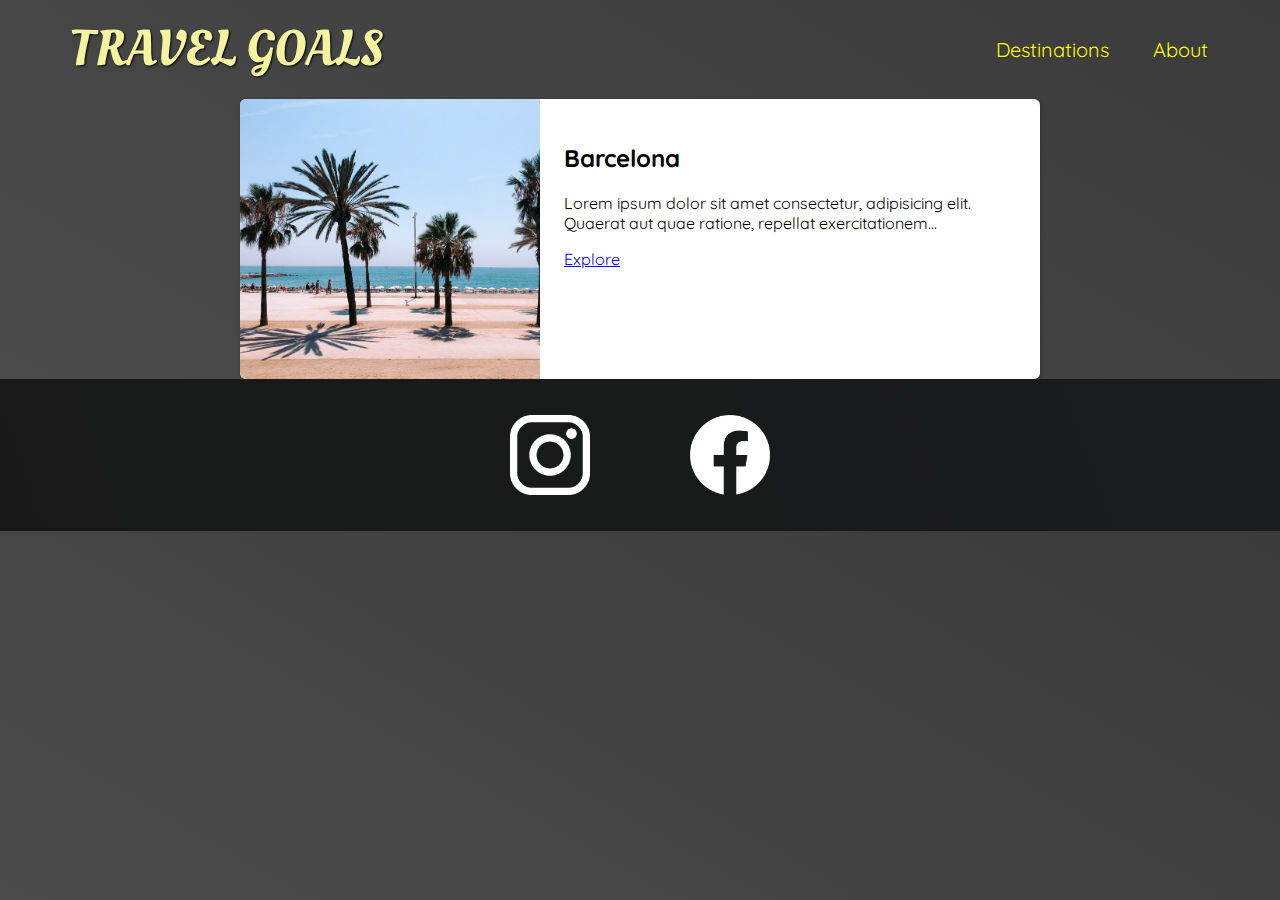
==== places.html @ 9bb058ca "building the second page of the site" ====
<!DOCTYPE html>
<html lang="en">
  <head>
    <meta charset="UTF-8" />
    <title>Travel Goals</title>
    <link rel="stylesheet" href="shared.css" />
    <link rel="stylesheet" href="places.css" />
    <link
      href="https://fonts.googleapis.com/css2?family=Raleway:wght@700&family=Oleo+Script:wght@700&family=Quicksand:wght@300;500;700&display=swap"
      rel="stylesheet"
    />
  </head>
  <body>
    <header>
      <div id="page-logo">
        <a href="/index.html">Travel Goals</a>
      </div>
      <nav>
        <ul>
          <li><a href="places.html"> Destinations</a></li>
          <li><a href="">About</a></li>
        </ul>
      </nav>
    </header>
    <main>
      <ul>
        <li>
          <img src="/images/places/barcelona.jpg" alt="City of Barcelona" />
          <div class="item-content">
            <h2>Barcelona</h2>
            <p>
              Lorem ipsum dolor sit amet consectetur, adipisicing elit. Quaerat
              aut quae ratione, repellat exercitationem...
            </p>
            <div class="actions">
              <a href="https://en.wikipedia.org/wiki/Barcelona">Explore</a>
            </div>
          </div>
        </li>
      </ul>
    </main>
    <footer>
      <ul>
        <li>
          <a href="https://www.instagram.com"
            ><img src="/images/icons/insta.png" alt="Instagram logo"
          /></a>
        </li>

        <li>
          <a href="https://www.facebook.com"
            ><img src="/images/icons/facebook.png" alt="Facebook logo"
          /></a>
        </li>
      </ul>
    </footer>
  </body>
</html>
---- shared.css ----
body {
  font-family: "Quicksand", sans-serif;
  margin: 0;
}

ul {
  list-style: none;
  margin: 0;
  padding: 0;
}

header {
  display: flex;
  justify-content: space-between;
  align-items: center;
  padding: 15px 60px;
  position: absolute;
  width: 100%;
  box-sizing: border-box;
}

#page-logo a {
  padding: 10px;
  font-family: "Oleo Script", sans-serif;
  color: rgb(245, 243, 160);
  font-size: 50px;
  text-decoration: none;
  text-transform: uppercase;
  text-shadow: 1px 1px 2px rgb(0, 0, 0);
}

header ul {
  display: flex;
}

header li {
  margin-left: 20px;
}

header a {
  color: rgb(255, 251, 0);
  text-decoration: none;
  font-size: 20px;
  padding: 12px;
  text-shadow: 1px 1px 2px rgba(0, 0, 0, 0.2);
  border-radius: 6px;
}

header a:hover {
  color: rgb(77, 77, 77);
  background-color: rgb(255, 251, 0);
}

footer {
  background: linear-gradient(70deg, rgb(24, 24, 24), rgb(25, 29, 29));
  padding: 36px 0;
}

footer ul {
  display: flex;
  justify-content: center;
}

footer li {
  width: 80px;
  height: 80px;
  margin: 0 50px;
}

footer img {
  width: 100%;
  height: 100%;
}
---- places.css ----
body {
  background: linear-gradient(30deg, rgb(77, 77, 77), rgb(59, 59, 59));
}

header {
  position: static;
}

main ul {
  width: 800px;
  margin: 0 auto;
}

main li {
  display: flex;
  background-color: white;
  box-shadow: 1px 1px 4px rgba(0, 0, 0, 0.2);
  border-radius: 6px;
  overflow: hidden;
}

main li img {
  width: 300px;
  height: 280px;
  object-fit: cover;
}

.item-content {
  padding: 24px;
}

/* a {
  text-decoration: none;
  color: rgb(0, 179, 255);

}



.actions a {
  display: flex;
  flex-direction: row-reverse;
  margin: 100px 20px 0 0;
}

.actions a:hover{
    background-color: aqua;
    padding: 3px;
    border-radius: 5px;
} */
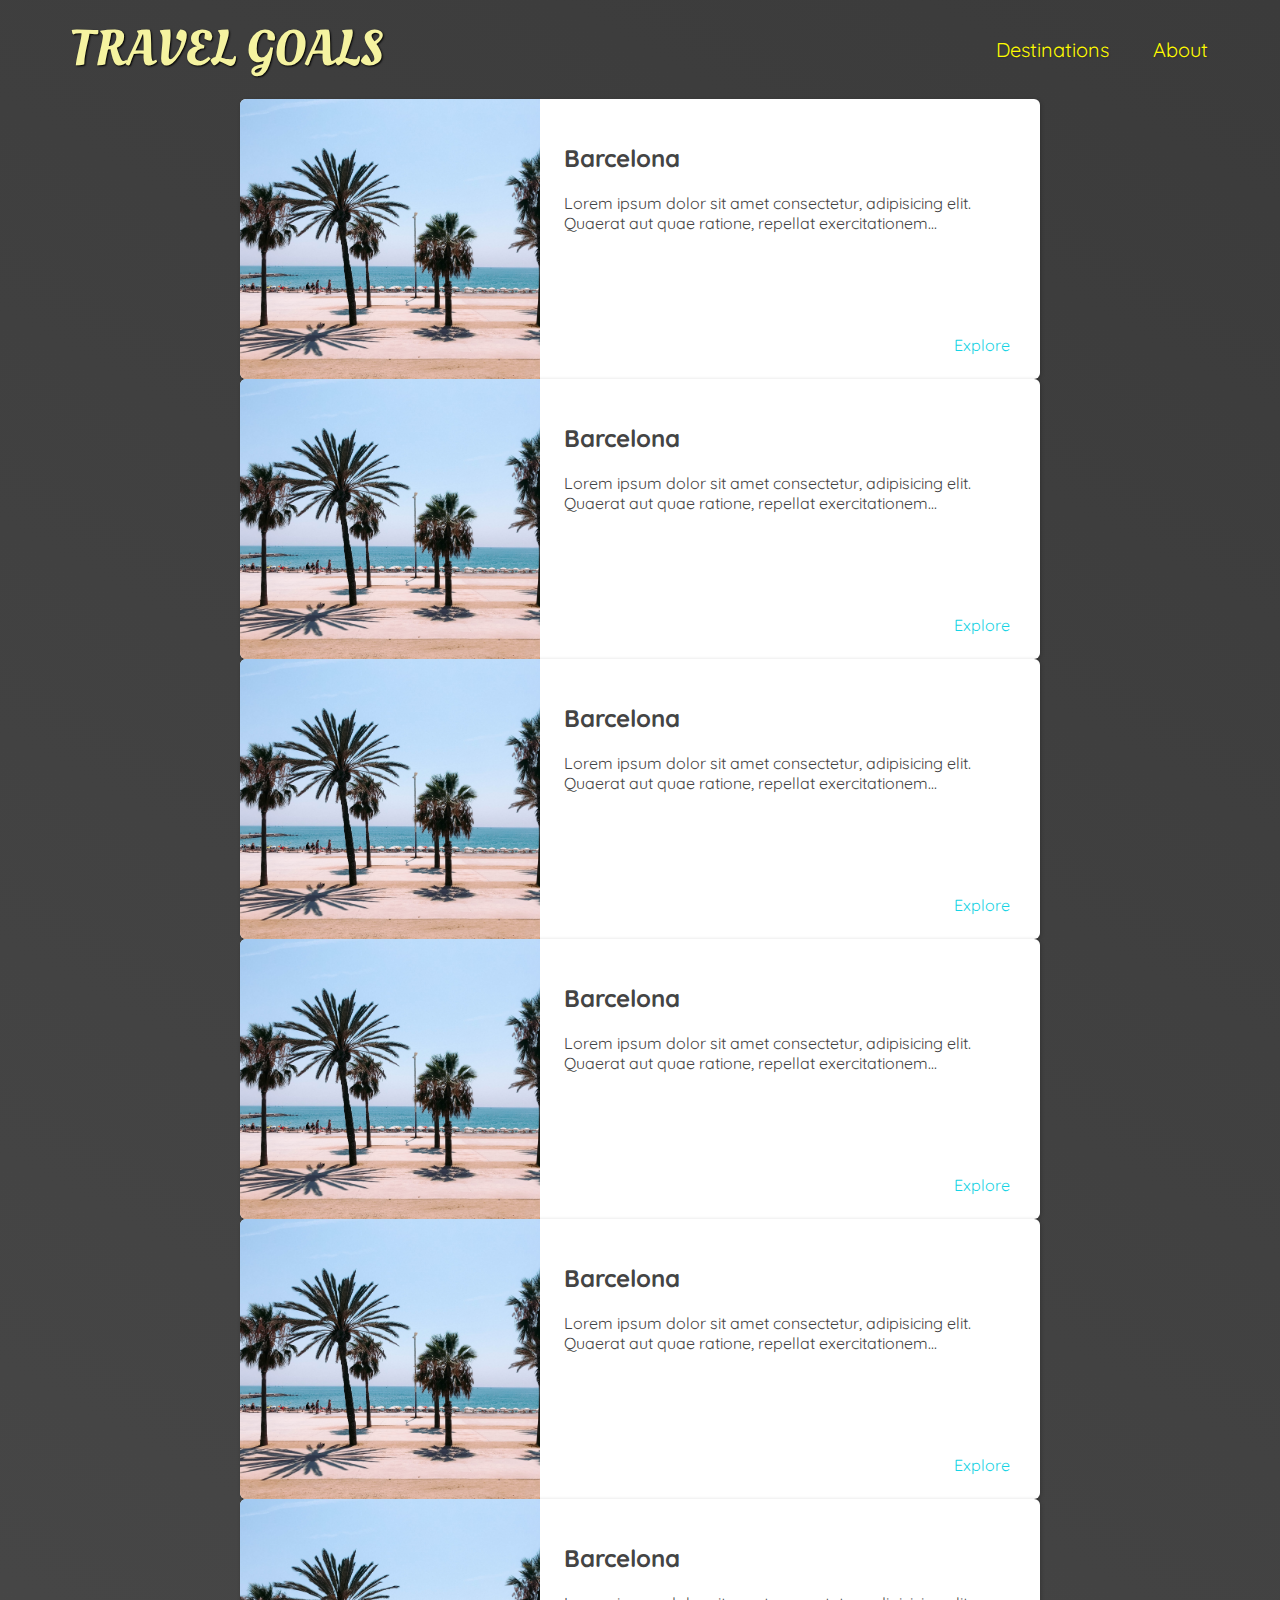
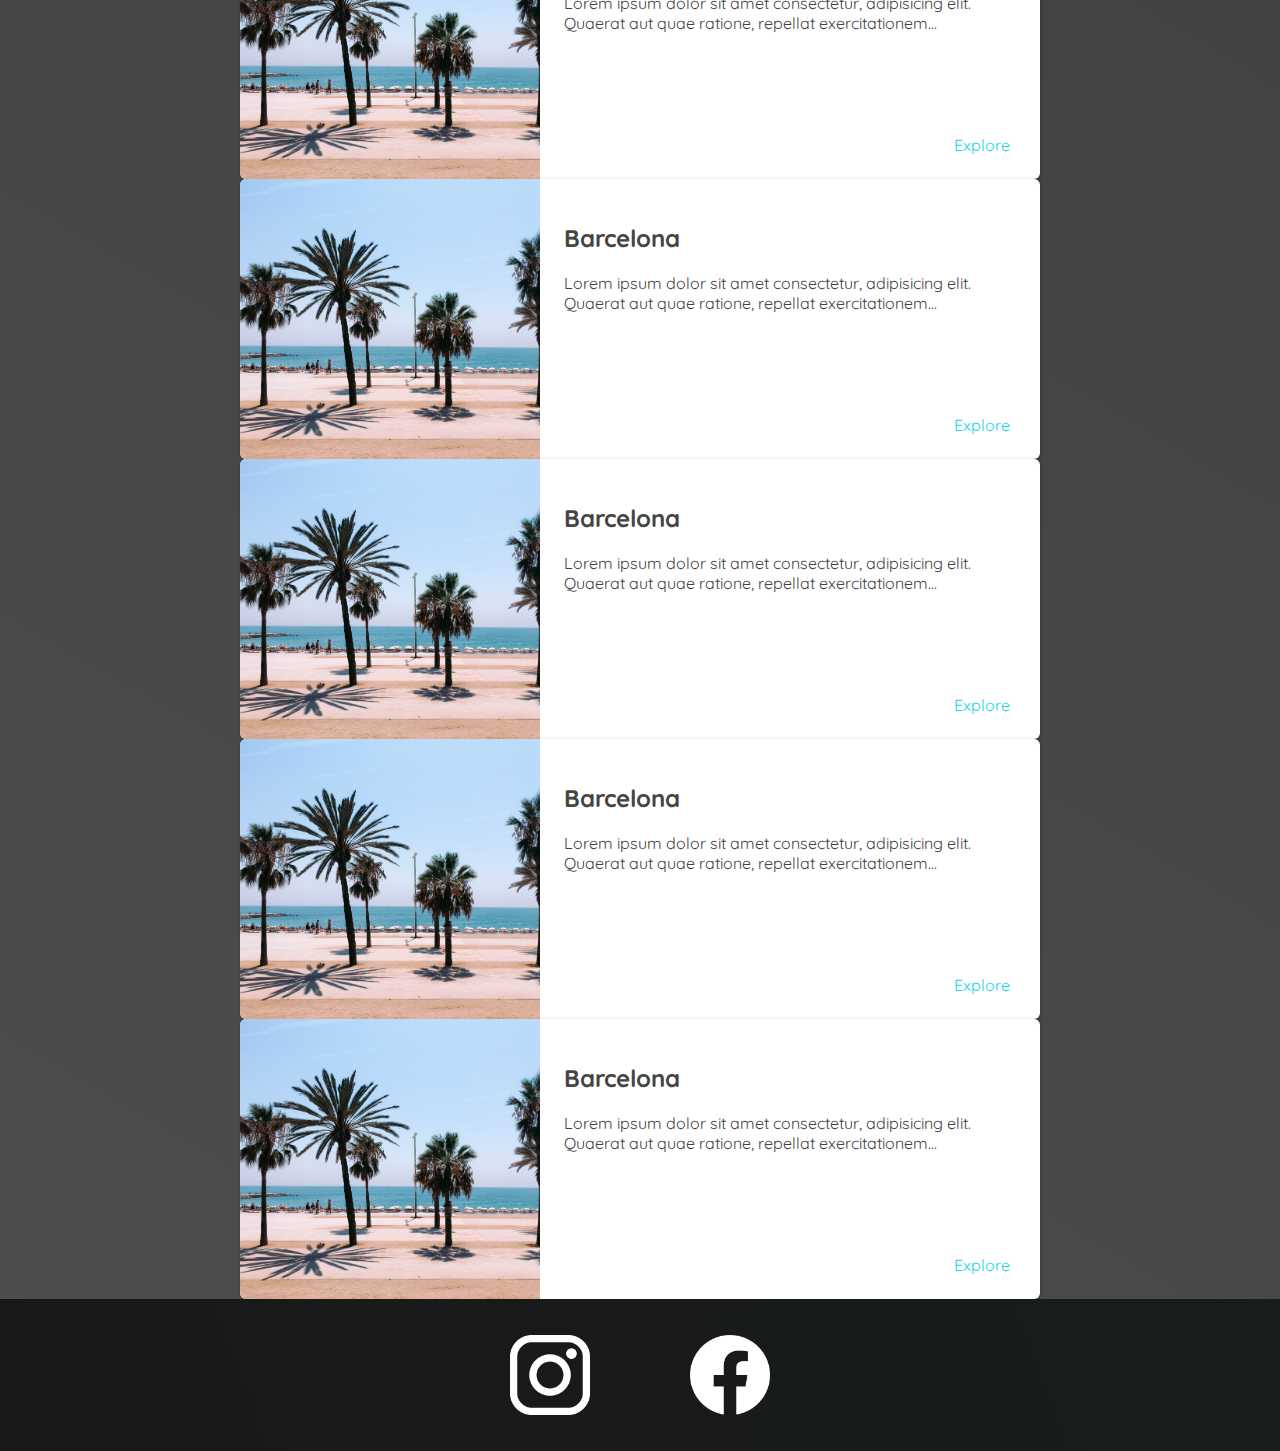
==== commit 9960a248: "added images" ====
--- a/places.html
+++ b/places.html
@@ -27,11 +27,158 @@
         <li>
           <img src="/images/places/barcelona.jpg" alt="City of Barcelona" />
           <div class="item-content">
-            <h2>Barcelona</h2>
-            <p>
-              Lorem ipsum dolor sit amet consectetur, adipisicing elit. Quaerat
-              aut quae ratione, repellat exercitationem...
-            </p>
+            <div>
+              <h2>Barcelona</h2>
+              <p>
+                Lorem ipsum dolor sit amet consectetur, adipisicing elit.
+                Quaerat aut quae ratione, repellat exercitationem...
+              </p>
+            </div>
+
+            <div class="actions">
+              <a href="https://en.wikipedia.org/wiki/Barcelona">Explore</a>
+            </div>
+          </div>
+        </li>
+        <li>
+          <img src="/images/places/barcelona.jpg" alt="City of Barcelona" />
+          <div class="item-content">
+            <div>
+              <h2>Barcelona</h2>
+              <p>
+                Lorem ipsum dolor sit amet consectetur, adipisicing elit.
+                Quaerat aut quae ratione, repellat exercitationem...
+              </p>
+            </div>
+
+            <div class="actions">
+              <a href="https://en.wikipedia.org/wiki/Barcelona">Explore</a>
+            </div>
+          </div>
+        </li>
+        <li>
+          <img src="/images/places/barcelona.jpg" alt="City of Barcelona" />
+          <div class="item-content">
+            <div>
+              <h2>Barcelona</h2>
+              <p>
+                Lorem ipsum dolor sit amet consectetur, adipisicing elit.
+                Quaerat aut quae ratione, repellat exercitationem...
+              </p>
+            </div>
+
+            <div class="actions">
+              <a href="https://en.wikipedia.org/wiki/Barcelona">Explore</a>
+            </div>
+          </div>
+        </li>
+        <li>
+          <img src="/images/places/barcelona.jpg" alt="City of Barcelona" />
+          <div class="item-content">
+            <div>
+              <h2>Barcelona</h2>
+              <p>
+                Lorem ipsum dolor sit amet consectetur, adipisicing elit.
+                Quaerat aut quae ratione, repellat exercitationem...
+              </p>
+            </div>
+
+            <div class="actions">
+              <a href="https://en.wikipedia.org/wiki/Barcelona">Explore</a>
+            </div>
+          </div>
+        </li>
+        <li>
+          <img src="/images/places/barcelona.jpg" alt="City of Barcelona" />
+          <div class="item-content">
+            <div>
+              <h2>Barcelona</h2>
+              <p>
+                Lorem ipsum dolor sit amet consectetur, adipisicing elit.
+                Quaerat aut quae ratione, repellat exercitationem...
+              </p>
+            </div>
+
+            <div class="actions">
+              <a href="https://en.wikipedia.org/wiki/Barcelona">Explore</a>
+            </div>
+          </div>
+        </li>
+        <li>
+          <img src="/images/places/barcelona.jpg" alt="City of Barcelona" />
+          <div class="item-content">
+            <div>
+              <h2>Barcelona</h2>
+              <p>
+                Lorem ipsum dolor sit amet consectetur, adipisicing elit.
+                Quaerat aut quae ratione, repellat exercitationem...
+              </p>
+            </div>
+
+            <div class="actions">
+              <a href="https://en.wikipedia.org/wiki/Barcelona">Explore</a>
+            </div>
+          </div>
+        </li>
+        <li>
+          <img src="/images/places/barcelona.jpg" alt="City of Barcelona" />
+          <div class="item-content">
+            <div>
+              <h2>Barcelona</h2>
+              <p>
+                Lorem ipsum dolor sit amet consectetur, adipisicing elit.
+                Quaerat aut quae ratione, repellat exercitationem...
+              </p>
+            </div>
+
+            <div class="actions">
+              <a href="https://en.wikipedia.org/wiki/Barcelona">Explore</a>
+            </div>
+          </div>
+        </li>
+        <li>
+          <img src="/images/places/barcelona.jpg" alt="City of Barcelona" />
+          <div class="item-content">
+            <div>
+              <h2>Barcelona</h2>
+              <p>
+                Lorem ipsum dolor sit amet consectetur, adipisicing elit.
+                Quaerat aut quae ratione, repellat exercitationem...
+              </p>
+            </div>
+
+            <div class="actions">
+              <a href="https://en.wikipedia.org/wiki/Barcelona">Explore</a>
+            </div>
+          </div>
+        </li>
+        <li>
+          <img src="/images/places/barcelona.jpg" alt="City of Barcelona" />
+          <div class="item-content">
+            <div>
+              <h2>Barcelona</h2>
+              <p>
+                Lorem ipsum dolor sit amet consectetur, adipisicing elit.
+                Quaerat aut quae ratione, repellat exercitationem...
+              </p>
+            </div>
+
+            <div class="actions">
+              <a href="https://en.wikipedia.org/wiki/Barcelona">Explore</a>
+            </div>
+          </div>
+        </li>
+        <li>
+          <img src="/images/places/barcelona.jpg" alt="City of Barcelona" />
+          <div class="item-content">
+            <div>
+              <h2>Barcelona</h2>
+              <p>
+                Lorem ipsum dolor sit amet consectetur, adipisicing elit.
+                Quaerat aut quae ratione, repellat exercitationem...
+              </p>
+            </div>
+
             <div class="actions">
               <a href="https://en.wikipedia.org/wiki/Barcelona">Explore</a>
             </div>
--- a/places.css
+++ b/places.css
@@ -1,5 +1,6 @@
 body {
   background: linear-gradient(30deg, rgb(77, 77, 77), rgb(59, 59, 59));
+  color: rgb(68, 68, 68);
 }
 
 header {
@@ -27,24 +28,23 @@
 
 .item-content {
   padding: 24px;
+  display: flex;
+  flex-direction: column;
+  justify-content: space-between;
 }
 
-/* a {
-  text-decoration: none;
-  color: rgb(0, 179, 255);
-
+.actions{
+  text-align: right;
 }
 
-
-
-.actions a {
-  display: flex;
-  flex-direction: row-reverse;
-  margin: 100px 20px 0 0;
+.actions a{
+  text-decoration: none;
+  padding: 6px;
+  color: rgb(22, 211, 228);
+  border-radius: 5px;
 }
 
 .actions a:hover{
-    background-color: aqua;
-    padding: 3px;
-    border-radius: 5px;
-} */
+  background-color: rgb(235, 253, 255);
+  
+}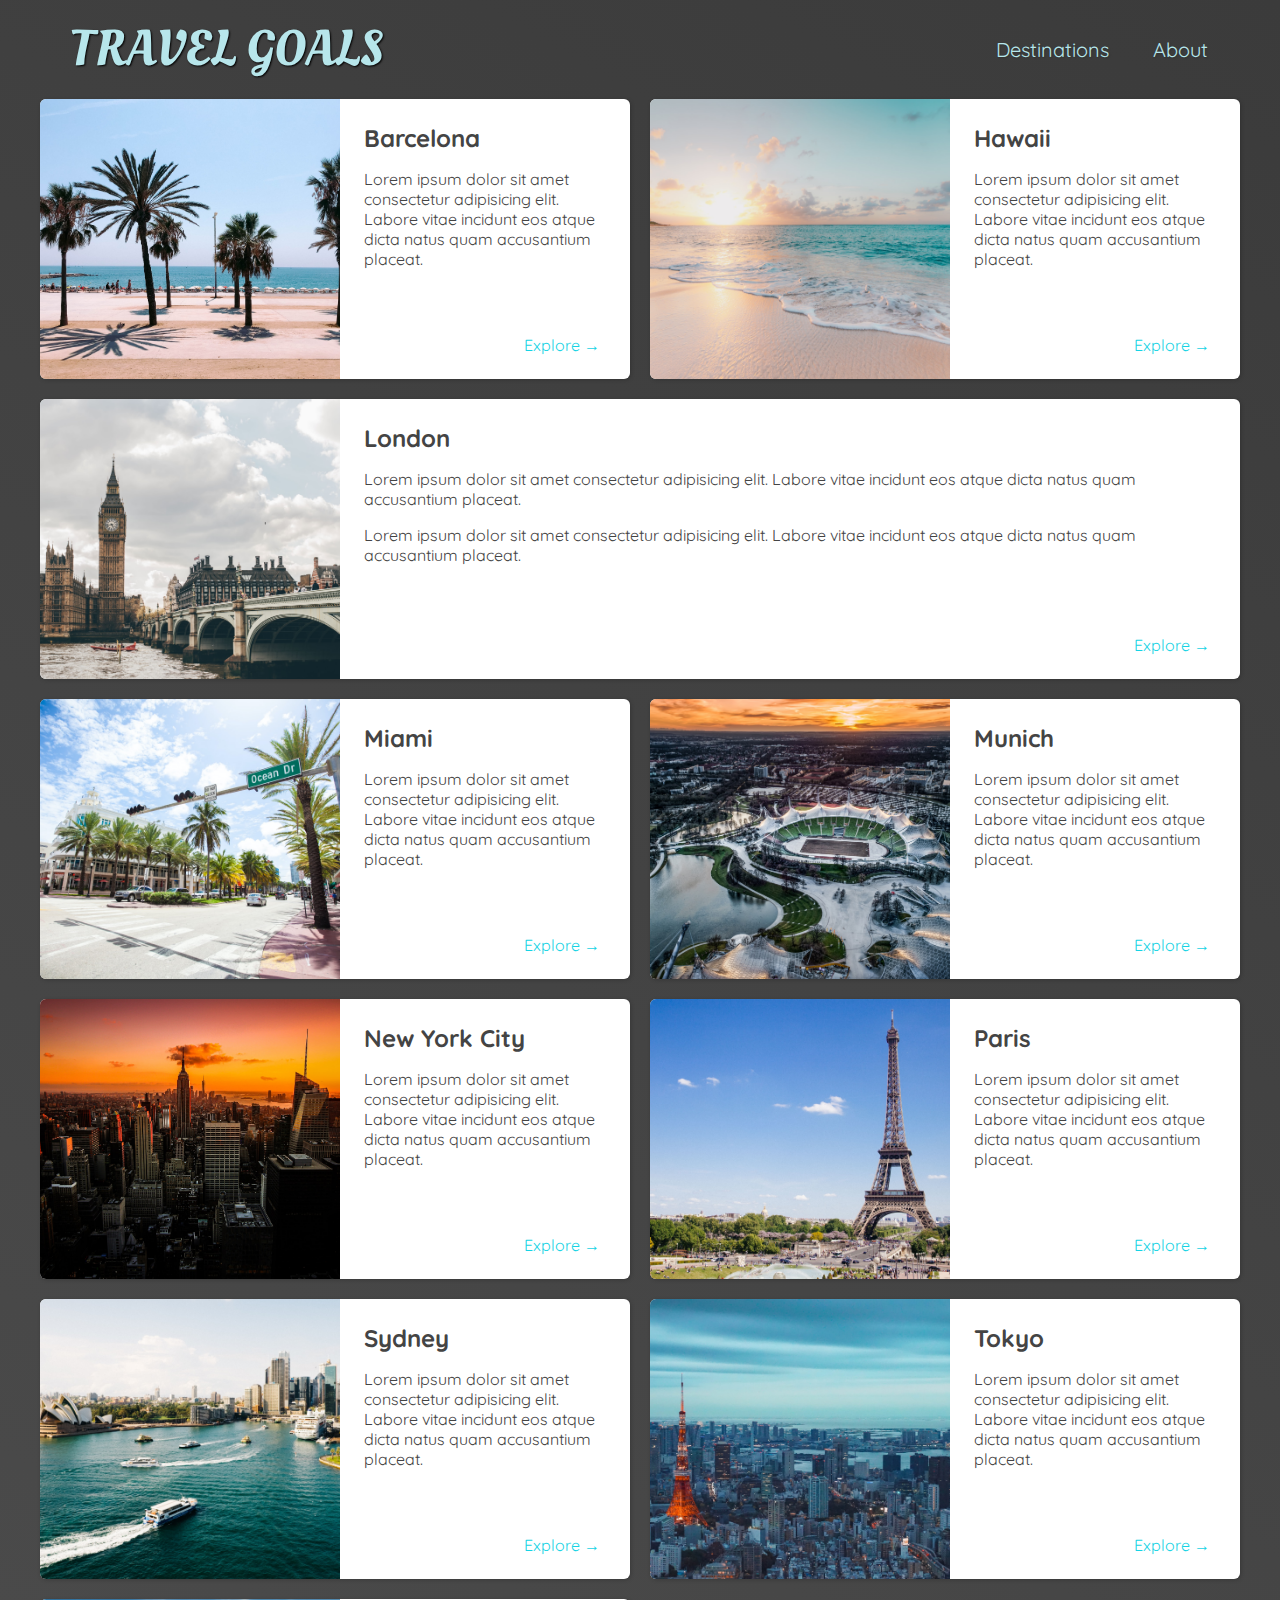
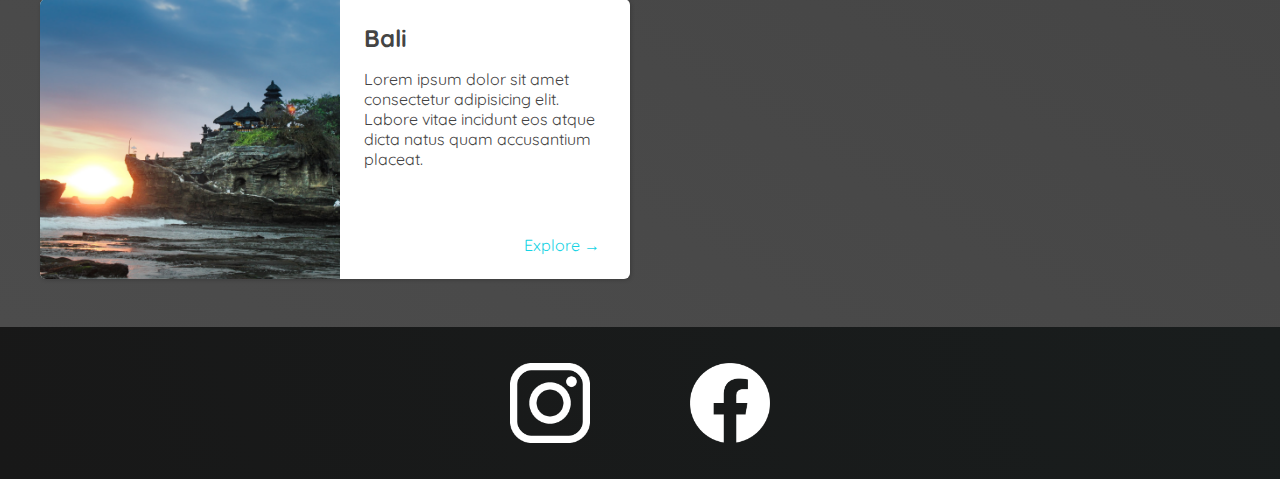
==== commit bb41016f: "changed the second page of the site" ====
--- a/places.html
+++ b/places.html
@@ -25,162 +25,158 @@
     <main>
       <ul>
         <li>
-          <img src="/images/places/barcelona.jpg" alt="City of Barcelona" />
+          <img src="images/places/barcelona.jpg" alt="City of Barcelona" />
           <div class="item-content">
             <div>
               <h2>Barcelona</h2>
               <p>
-                Lorem ipsum dolor sit amet consectetur, adipisicing elit.
-                Quaerat aut quae ratione, repellat exercitationem...
-              </p>
-            </div>
-
-            <div class="actions">
-              <a href="https://en.wikipedia.org/wiki/Barcelona">Explore</a>
-            </div>
-          </div>
-        </li>
-        <li>
-          <img src="/images/places/barcelona.jpg" alt="City of Barcelona" />
-          <div class="item-content">
-            <div>
-              <h2>Barcelona</h2>
-              <p>
-                Lorem ipsum dolor sit amet consectetur, adipisicing elit.
-                Quaerat aut quae ratione, repellat exercitationem...
-              </p>
-            </div>
-
-            <div class="actions">
-              <a href="https://en.wikipedia.org/wiki/Barcelona">Explore</a>
-            </div>
-          </div>
-        </li>
-        <li>
-          <img src="/images/places/barcelona.jpg" alt="City of Barcelona" />
-          <div class="item-content">
-            <div>
-              <h2>Barcelona</h2>
-              <p>
-                Lorem ipsum dolor sit amet consectetur, adipisicing elit.
-                Quaerat aut quae ratione, repellat exercitationem...
-              </p>
-            </div>
-
-            <div class="actions">
-              <a href="https://en.wikipedia.org/wiki/Barcelona">Explore</a>
-            </div>
-          </div>
-        </li>
-        <li>
-          <img src="/images/places/barcelona.jpg" alt="City of Barcelona" />
-          <div class="item-content">
-            <div>
-              <h2>Barcelona</h2>
-              <p>
-                Lorem ipsum dolor sit amet consectetur, adipisicing elit.
-                Quaerat aut quae ratione, repellat exercitationem...
-              </p>
-            </div>
-
-            <div class="actions">
-              <a href="https://en.wikipedia.org/wiki/Barcelona">Explore</a>
-            </div>
-          </div>
-        </li>
-        <li>
-          <img src="/images/places/barcelona.jpg" alt="City of Barcelona" />
-          <div class="item-content">
-            <div>
-              <h2>Barcelona</h2>
-              <p>
-                Lorem ipsum dolor sit amet consectetur, adipisicing elit.
-                Quaerat aut quae ratione, repellat exercitationem...
-              </p>
-            </div>
-
-            <div class="actions">
-              <a href="https://en.wikipedia.org/wiki/Barcelona">Explore</a>
-            </div>
-          </div>
-        </li>
-        <li>
-          <img src="/images/places/barcelona.jpg" alt="City of Barcelona" />
-          <div class="item-content">
-            <div>
-              <h2>Barcelona</h2>
-              <p>
-                Lorem ipsum dolor sit amet consectetur, adipisicing elit.
-                Quaerat aut quae ratione, repellat exercitationem...
-              </p>
-            </div>
-
-            <div class="actions">
-              <a href="https://en.wikipedia.org/wiki/Barcelona">Explore</a>
-            </div>
-          </div>
-        </li>
-        <li>
-          <img src="/images/places/barcelona.jpg" alt="City of Barcelona" />
-          <div class="item-content">
-            <div>
-              <h2>Barcelona</h2>
-              <p>
-                Lorem ipsum dolor sit amet consectetur, adipisicing elit.
-                Quaerat aut quae ratione, repellat exercitationem...
-              </p>
-            </div>
-
-            <div class="actions">
-              <a href="https://en.wikipedia.org/wiki/Barcelona">Explore</a>
-            </div>
-          </div>
-        </li>
-        <li>
-          <img src="/images/places/barcelona.jpg" alt="City of Barcelona" />
-          <div class="item-content">
-            <div>
-              <h2>Barcelona</h2>
-              <p>
-                Lorem ipsum dolor sit amet consectetur, adipisicing elit.
-                Quaerat aut quae ratione, repellat exercitationem...
-              </p>
-            </div>
-
-            <div class="actions">
-              <a href="https://en.wikipedia.org/wiki/Barcelona">Explore</a>
-            </div>
-          </div>
-        </li>
-        <li>
-          <img src="/images/places/barcelona.jpg" alt="City of Barcelona" />
-          <div class="item-content">
-            <div>
-              <h2>Barcelona</h2>
-              <p>
-                Lorem ipsum dolor sit amet consectetur, adipisicing elit.
-                Quaerat aut quae ratione, repellat exercitationem...
-              </p>
-            </div>
-
-            <div class="actions">
-              <a href="https://en.wikipedia.org/wiki/Barcelona">Explore</a>
-            </div>
-          </div>
-        </li>
-        <li>
-          <img src="/images/places/barcelona.jpg" alt="City of Barcelona" />
-          <div class="item-content">
-            <div>
-              <h2>Barcelona</h2>
-              <p>
-                Lorem ipsum dolor sit amet consectetur, adipisicing elit.
-                Quaerat aut quae ratione, repellat exercitationem...
-              </p>
-            </div>
-
-            <div class="actions">
-              <a href="https://en.wikipedia.org/wiki/Barcelona">Explore</a>
+                Lorem ipsum dolor sit amet consectetur adipisicing elit. Labore
+                vitae incidunt eos atque dicta natus quam accusantium placeat.
+              </p>
+            </div>
+            <div class="actions">
+              <a href="https://en.wikipedia.org/wiki/Barcelona">Explore &#x2192</a>
+            </div>
+          </div>
+        </li>
+        <li>
+          <img src="images/places/hawaii.jpg" alt="Hawaii beach" />
+          <div class="item-content">
+            <div>
+              <h2>Hawaii</h2>
+              <p>
+                Lorem ipsum dolor sit amet consectetur adipisicing elit. Labore
+                vitae incidunt eos atque dicta natus quam accusantium placeat.
+              </p>
+            </div>
+            <div class="actions">
+              <a href="hhttps://en.wikipedia.org/wiki/Hawaii">Explore &#x2192</a>
+            </div>
+          </div>
+        </li>
+        <li>
+          <img src="images/places/london.jpg" alt="London city" />
+          <div class="item-content">
+            <div>
+              <h2>London</h2>
+              <p>
+                Lorem ipsum dolor sit amet consectetur adipisicing elit. Labore
+                vitae incidunt eos atque dicta natus quam accusantium placeat.
+              </p>
+              <p>
+                Lorem ipsum dolor sit amet consectetur adipisicing elit. Labore
+                vitae incidunt eos atque dicta natus quam accusantium placeat.
+              </p>
+            </div>
+            <div class="actions">
+              <a href="https://en.wikipedia.org/wiki/London">Explore &#x2192</a>
+            </div>
+          </div>
+        </li>
+        <li>
+          <img src="images/places/miami.jpg" alt="Miami streets" />
+          <div class="item-content">
+            <div>
+              <h2>Miami</h2>
+              <p>
+                Lorem ipsum dolor sit amet consectetur adipisicing elit. Labore
+                vitae incidunt eos atque dicta natus quam accusantium placeat.
+              </p>
+            </div>
+            <div class="actions">
+              <a href="https://en.wikipedia.org/wiki/Miami">Explore &#x2192</a>
+            </div>
+          </div>
+        </li>
+        <li>
+          <img src="images/places/munich.jpg" alt="Munich football stadium" />
+          <div class="item-content">
+            <div>
+              <h2>Munich</h2>
+              <p>
+                Lorem ipsum dolor sit amet consectetur adipisicing elit. Labore
+                vitae incidunt eos atque dicta natus quam accusantium placeat.
+              </p>
+            </div>
+            <div class="actions">
+              <a href="https://en.wikipedia.org/wiki/Munich">Explore &#x2192</a>
+            </div>
+          </div>
+        </li>
+        <li>
+          <img src="images/places/new-york-city.jpg" alt="New York City skyline" />
+          <div class="item-content">
+            <div>
+              <h2>New York City</h2>
+              <p>
+                Lorem ipsum dolor sit amet consectetur adipisicing elit. Labore
+                vitae incidunt eos atque dicta natus quam accusantium placeat.
+              </p>
+            </div>
+            <div class="actions">
+              <a href="https://en.wikipedia.org/wiki/New_York_City"
+                >Explore &#x2192</a
+              >
+            </div>
+          </div>
+        </li>
+        <li>
+          <img src="images/places/paris.jpg" alt="Paris city" />
+          <div class="item-content">
+            <div>
+              <h2>Paris</h2>
+              <p>
+                Lorem ipsum dolor sit amet consectetur adipisicing elit. Labore
+                vitae incidunt eos atque dicta natus quam accusantium placeat.
+              </p>
+            </div>
+            <div class="actions">
+              <a href="https://en.wikipedia.org/wiki/Paris">Explore &#x2192</a>
+            </div>
+          </div>
+        </li>
+        <li>
+          <img src="images/places/sydney.jpg" alt="Sydney beach" />
+          <div class="item-content">
+            <div>
+              <h2>Sydney</h2>
+              <p>
+                Lorem ipsum dolor sit amet consectetur adipisicing elit. Labore
+                vitae incidunt eos atque dicta natus quam accusantium placeat.
+              </p>
+            </div>
+            <div class="actions">
+              <a href="https://en.wikipedia.org/wiki/Sydney">Explore &#x2192</a>
+            </div>
+          </div>
+        </li>
+        <li>
+          <img src="images/places/tokyo.jpg" alt="Tokyo skyline" />
+          <div class="item-content">
+            <div>
+              <h2>Tokyo</h2>
+              <p>
+                Lorem ipsum dolor sit amet consectetur adipisicing elit. Labore
+                vitae incidunt eos atque dicta natus quam accusantium placeat.
+              </p>
+            </div>
+            <div class="actions">
+              <a href="https://en.wikipedia.org/wiki/Tokyo">Explore &#x2192</a>
+            </div>
+          </div>
+        </li>
+        <li>
+          <img src="images/places/bali.jpg" alt="Bali beach" />
+          <div class="item-content">
+            <div>
+              <h2>Bali</h2>
+              <p>
+                Lorem ipsum dolor sit amet consectetur adipisicing elit. Labore
+                vitae incidunt eos atque dicta natus quam accusantium placeat.
+              </p>
+            </div>
+            <div class="actions">
+              <a href="https://en.wikipedia.org/wiki/Bali">Explore &#x2192</a>
             </div>
           </div>
         </li>
--- a/shared.css
+++ b/shared.css
@@ -46,7 +46,7 @@
   border-radius: 6px;
 }
 
-header a:hover {
+header nav a:hover {
   color: rgb(77, 77, 77);
   background-color: rgb(255, 251, 0);
 }
--- a/places.css
+++ b/places.css
@@ -1,15 +1,35 @@
 body {
   background: linear-gradient(30deg, rgb(77, 77, 77), rgb(59, 59, 59));
   color: rgb(68, 68, 68);
+}
+
+#page-logo a {
+  color: rgb(183, 230, 235);
 }
 
 header {
   position: static;
 }
 
+header a {
+  color: rgb(183, 230, 235);
+}
+
+header nav a:hover {
+  background-color: rgb(183, 230, 235);
+  color: rgb(59, 59, 59);
+}
+
 main ul {
-  width: 800px;
-  margin: 0 auto;
+  width: 1200px;
+  margin: 0 auto 48px auto;
+  display: grid;
+  grid-template-columns: 1fr 1fr;
+  gap: 20px 20px;
+}
+
+li:nth-of-type(3) {
+  grid-column: 1 / span 2;
 }
 
 main li {
@@ -33,18 +53,21 @@
   justify-content: space-between;
 }
 
-.actions{
+.item-content h2 {
+  margin: 0;
+}
+
+.actions {
   text-align: right;
 }
 
-.actions a{
+.actions a {
   text-decoration: none;
   padding: 6px;
   color: rgb(22, 211, 228);
   border-radius: 5px;
 }
 
-.actions a:hover{
+.actions a:hover {
   background-color: rgb(235, 253, 255);
-  
-}+}
